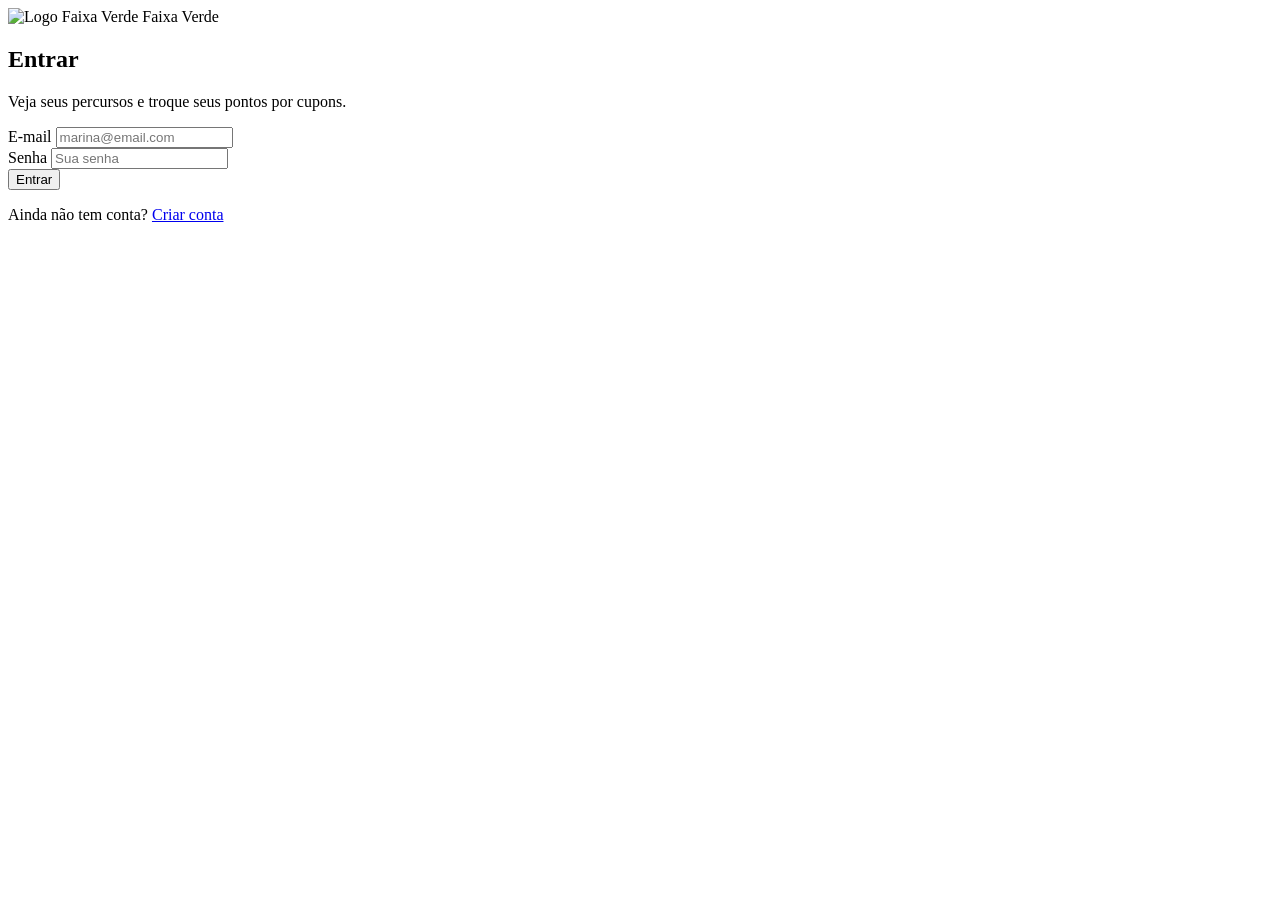
==== index.html @ 769ddab7 "feat: estrutura a tela de login com os campos e o botão" ====
<!DOCTYPE html>
<html lang="pt-br">
<head>
    <meta charset="UTF-8">
    <meta name="viewport" content="width=device-width, initial-scale=1.0">
    <title>Faixa Verde | Entrar</title>
</head>
<body>
    <main class="container-login">
        <section class="container-login__conteudo">
            <div class="logo">
                <img class="logo__icone" src="./src/img/logo.png" alt="Logo Faixa Verde">
                <span class="logo__nome">Faixa Verde</span>
            </div>
            <h1 class="container-login__titulo">Entrar</h1>
            <p class="container-login__subtitulo">Veja seus percursos e troque seus pontos por cupons.</p>
            <form id="formulario-login" action="./percursos.html">
                <div class="campo">
                    <label class="campo__rotulo" for="campo-email">E-mail</label>
                    <input class="campo__entrada" id="campo-email" type="email" placeholder="marina@email.com">
                </div>
                <div class="campo">
                    <label class="campo__rotulo" for="campo-senha">Senha</label>
                    <input class="campo__entrada" id="campo-senha" type="password" placeholder="Sua senha">
                </div>
                <button class="botao-principal" id="botao-entrar" type="submit">Entrar</button>
            </form>
            <p class="container-login__rodape">
                Ainda não tem conta?
                <a href="#">Criar conta</a>
            </p>
        </section>
    </main>
</body>
</html>
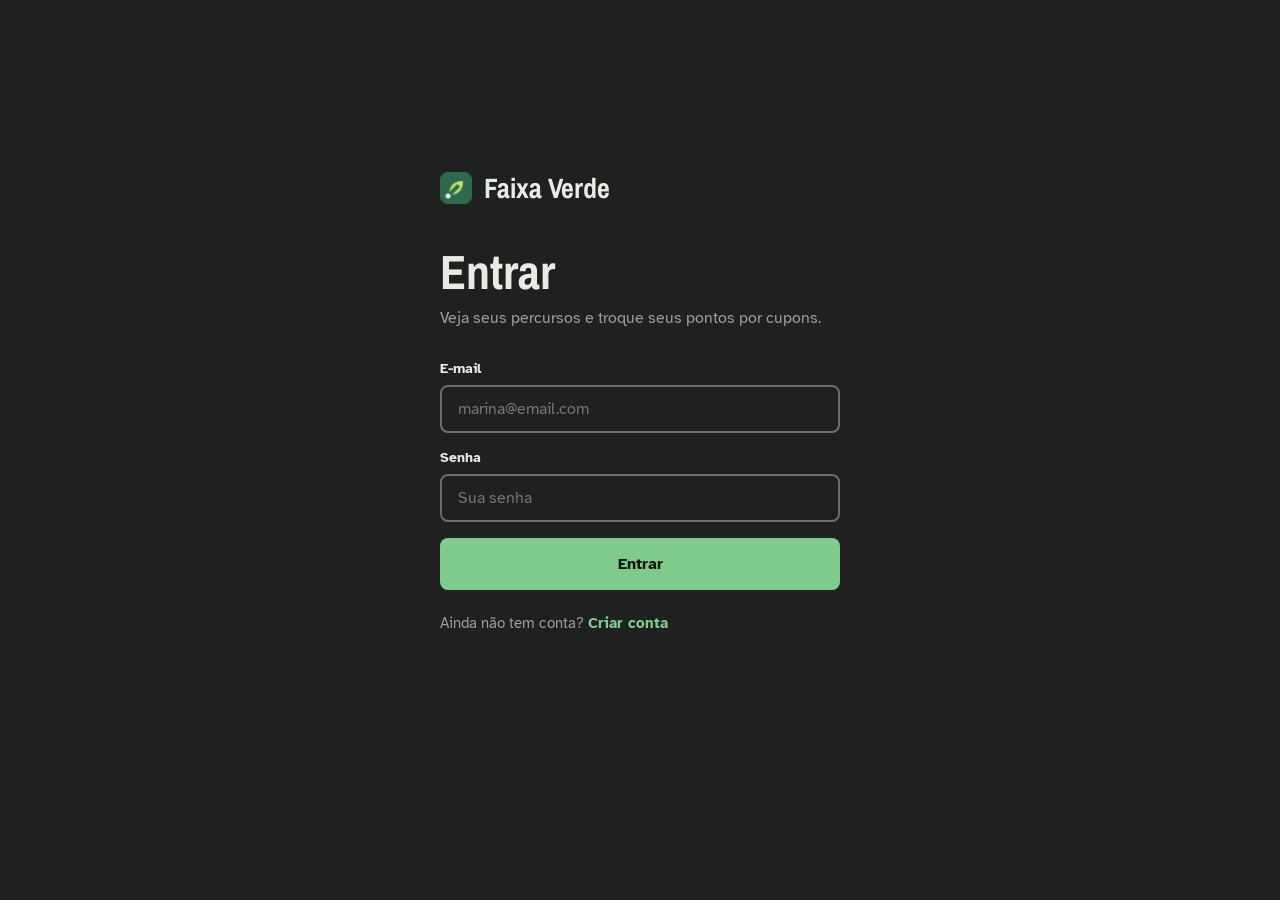
==== commit 5200fab4: "style: cria o estilo base e estiliza a tela de login" ====
--- a/index.html
+++ b/index.html
@@ -3,6 +3,10 @@
 <head>
     <meta charset="UTF-8">
     <meta name="viewport" content="width=device-width, initial-scale=1.0">
+    <link rel="preconnect" href="https://fonts.googleapis.com">
+    <link rel="preconnect" href="https://fonts.gstatic.com" crossorigin>
+    <link href="https://fonts.googleapis.com/css2?family=Archivo+Narrow:wght@600;700&family=Atkinson+Hyperlegible:wght@400;700&family=JetBrains+Mono:wght@400;500;700&display=swap" rel="stylesheet">
+    <link rel="stylesheet" href="./src/css/style.css">
     <title>Faixa Verde | Entrar</title>
 </head>
 <body>
--- a/src/css/style.css
+++ b/src/css/style.css
@@ -0,0 +1,135 @@
+* {
+    box-sizing: border-box;
+}
+
+body {
+    margin: 0;
+    padding: 0;
+    background-color: #1e211f;
+    color: #e8eae4;
+    font-family: 'Atkinson Hyperlegible', 'Segoe UI', sans-serif;
+    font-size: 16px;
+}
+
+h1,
+h2,
+h3,
+p,
+ul {
+    margin: 0;
+    padding: 0;
+}
+
+ul {
+    list-style: none;
+}
+
+.logo {
+    display: flex;
+    align-items: center;
+    gap: 12px;
+}
+
+.logo__icone {
+    width: 32px;
+    height: 32px;
+}
+
+.logo__nome {
+    font-family: 'Archivo Narrow', sans-serif;
+    font-size: 28px;
+    font-weight: 700;
+}
+
+.campo {
+    margin-bottom: 16px;
+}
+
+.campo__rotulo {
+    display: block;
+    margin-bottom: 8px;
+    font-size: 14px;
+    font-weight: 700;
+}
+
+.campo__entrada {
+    width: 360px;
+    height: 48px;
+    padding: 0 16px;
+    background-color: #1e211f;
+    color: #e8eae4;
+    border: 2px solid #6b6e6c;
+    border-radius: 8px;
+    font-family: 'Atkinson Hyperlegible', 'Segoe UI', sans-serif;
+    font-size: 16px;
+}
+
+.botao-principal {
+    width: 360px;
+    height: 52px;
+    background-color: #7ecb8b;
+    color: #101410;
+    border: none;
+    border-radius: 8px;
+    font-family: 'Atkinson Hyperlegible', 'Segoe UI', sans-serif;
+    font-size: 16px;
+    font-weight: 700;
+    cursor: pointer;
+}
+
+.botao-principal:hover {
+    background-color: #9bdba6;
+}
+
+.botao-contorno {
+    padding: 10px 16px;
+    color: #e8eae4;
+    border: 2px solid #6b6e6c;
+    border-radius: 8px;
+    text-decoration: none;
+}
+
+.botao-contorno:hover {
+    border-color: #7ecb8b;
+}
+
+.container-login {
+    height: 800px;
+    display: flex;
+    justify-content: center;
+    align-items: center;
+}
+
+.container-login__conteudo {
+    width: 400px;
+}
+
+.container-login__titulo {
+    margin-top: 32px;
+    font-family: 'Archivo Narrow', sans-serif;
+    font-size: 48px;
+    font-weight: 700;
+}
+
+.container-login__subtitulo {
+    margin-top: 4px;
+    margin-bottom: 32px;
+    color: #9a9d98;
+}
+
+.container-login .campo__entrada,
+.container-login .botao-principal {
+    width: 400px;
+}
+
+.container-login__rodape {
+    margin-top: 24px;
+    color: #9a9d98;
+    font-size: 15px;
+}
+
+.container-login__rodape a {
+    color: #7ecb8b;
+    font-weight: 700;
+    text-decoration: none;
+}
